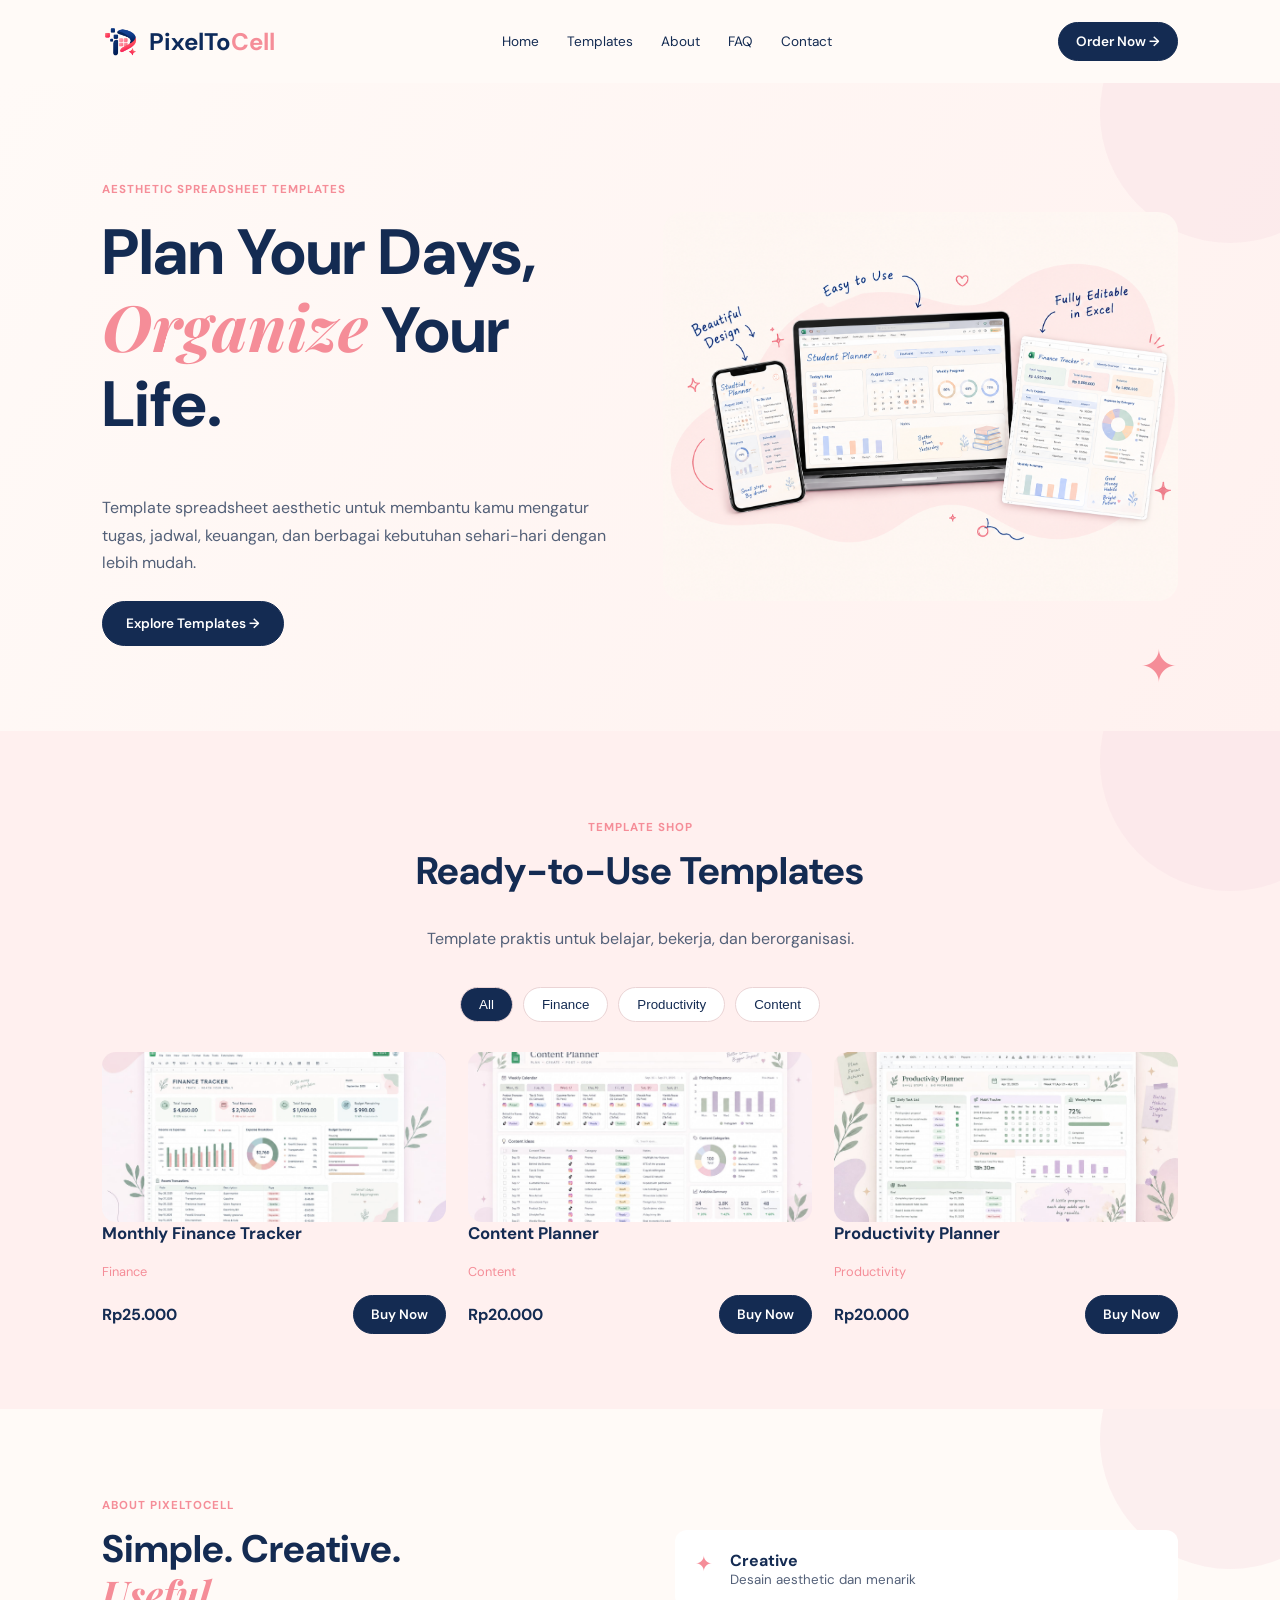
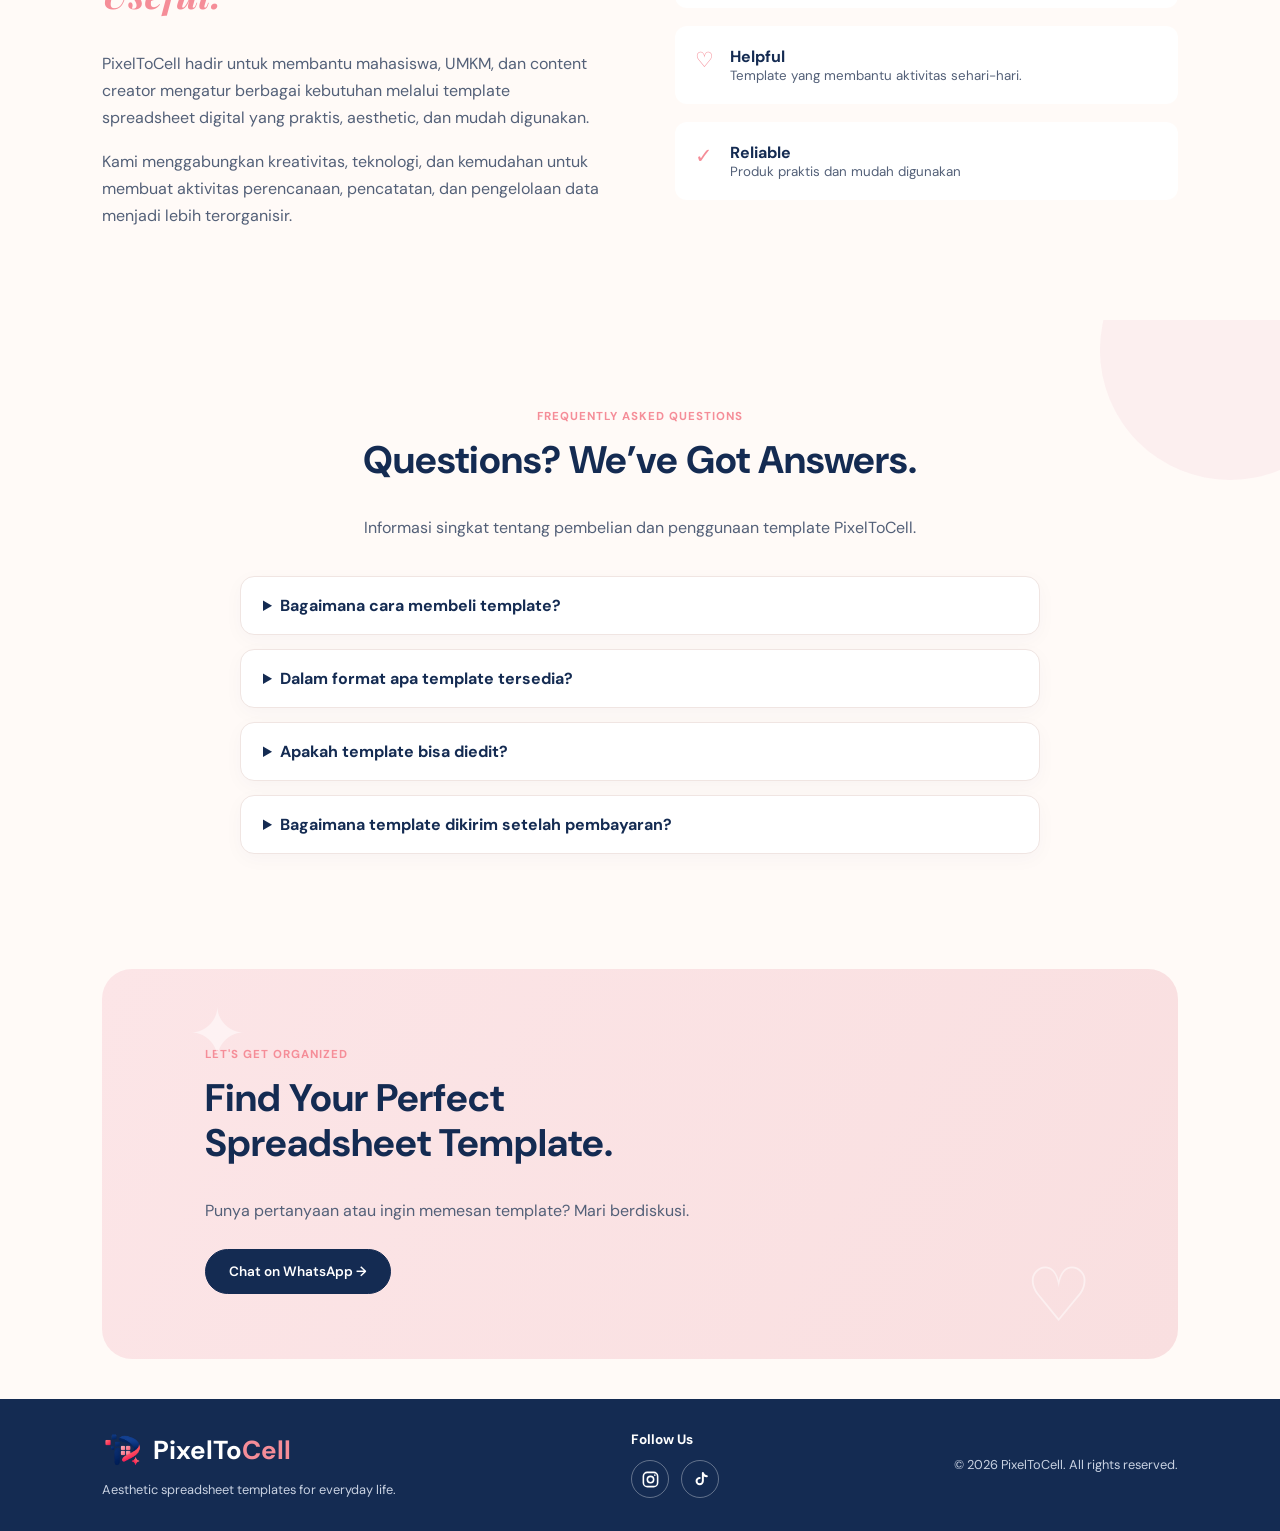
==== index.html @ c2b1f7c8 "Add files via upload" ====
<!DOCTYPE html>
<html lang="id">
<head>
  <meta charset="UTF-8">
  <meta name="viewport" content="width=device-width, initial-scale=1.0">
  <title>PixelToCell | Spreadsheet Templates</title>
  <link rel="stylesheet" href="style.css">
</head>

<body>
  <header class="navbar">
    <a href="#home" class="logo">
      <img src="images/logo.png" alt="PixelToCell Logo">
      <span>PixelTo<span class="pink">Cell</span></span>
    </a>

    <button class="menu-toggle" aria-label="Buka menu">☰</button>

    <nav class="nav-links">
      <a href="#home">Home</a>
      <a href="#templates">Templates</a>
      <a href="#about">About</a>
      <a href="#faq">FAQ</a>
      <a href="#contact">Contact</a>
    </nav>

    <a href="#contact" class="btn btn-small">Order Now →</a>
  </header>

  <main>
    <!-- HERO -->
    <section id="home" class="hero">
      <div class="hero-text">
        <p class="eyebrow">AESTHETIC SPREADSHEET TEMPLATES</p>
        <h1>Plan Your Days,<em> Organize</em> Your Life.</h1>
        <p>Template spreadsheet aesthetic untuk membantu kamu mengatur tugas, jadwal, keuangan, dan berbagai kebutuhan sehari-hari dengan lebih mudah.</p>

        <div class="hero-buttons">
          <a href="#templates" class="btn">Explore Templates →</a>
        </div>
      </div>

      <div class="hero-art">
        <img src="images/hero-pixeltocell.png" alt="PixelToCell Spreadsheet Templates">
      </div>
    </section>

    <!-- TEMPLATES -->
    <section id="templates" class="section templates-section">
      <div class="section-heading">
        <p class="eyebrow">TEMPLATE SHOP</p>
        <h2>Ready-to-Use Templates</h2>
        <p>Template praktis untuk belajar, bekerja, dan berorganisasi.</p>
      </div>

      <div class="template-filter">
        <button class="filter active" data-filter="all">All</button>
        <button class="filter" data-filter="finance">Finance</button>
        <button class="filter" data-filter="productivity">Productivity</button>
        <button class="filter" data-filter="content">Content</button>
      </div>

      <div class="template-grid">
        <article class="template-card" data-category="finance">
          <div class="template-preview">
            <img src="images/finance-tracker.jpg" alt="Monthly Finance Tracker">
          </div>
          <h3>Monthly Finance Tracker</h3>
          <p>Finance</p>
          <div class="template-bottom">
            <b>Rp25.000</b>
            <a href="#contact" class="btn btn-small">Buy Now</a>
          </div>
        </article>

        <article class="template-card" data-category="content">
          <div class="template-preview">
            <img src="images/content-planner.jpg" alt="Content Planner">
          </div>
          <h3>Content Planner</h3>
          <p>Content</p>
          <div class="template-bottom">
            <b>Rp20.000</b>
            <a href="#contact" class="btn btn-small">Buy Now</a>
          </div>
        </article>

        <article class="template-card" data-category="productivity">
          <div class="template-preview">
            <img src="images/productivity-planner.jpg" alt="Productivity Planner">
          </div>
          <h3>Productivity Planner</h3>
          <p>Productivity</p>
          <div class="template-bottom">
            <b>Rp20.000</b>
            <a href="#contact" class="btn btn-small">Buy Now</a>
          </div>
        </article>
      </div>
    </section>

    <!-- ABOUT -->
    <section id="about" class="section about-section">
      <div class="about-text">
        <p class="eyebrow">ABOUT PIXELTOCELL</p>
        <h2>Simple. Creative.<br><em>Useful.</em></h2>
        <p>PixelToCell hadir untuk membantu mahasiswa, UMKM, dan content creator mengatur berbagai kebutuhan melalui template spreadsheet digital yang praktis, aesthetic, dan mudah digunakan.</p>
        <p>Kami menggabungkan kreativitas, teknologi, dan kemudahan untuk membuat aktivitas perencanaan, pencatatan, dan pengelolaan data menjadi lebih terorganisir.</p>
      </div>

      <div class="about-values">
        <div><span>✦</span><b>Creative</b><small>Desain aesthetic dan menarik</small></div>
        <div><span>♡</span><b>Helpful</b><small>Template yang membantu aktivitas sehari-hari.</small></div>
        <div><span>✓</span><b>Reliable</b><small>Produk praktis dan mudah digunakan</small></div>
      </div>
    </section>

    <!-- FAQ -->
    <section id="faq" class="section faq-section">
      <div class="section-heading">
        <p class="eyebrow">FREQUENTLY ASKED QUESTIONS</p>
        <h2>Questions? We’ve Got Answers.</h2>
        <p>Informasi singkat tentang pembelian dan penggunaan template PixelToCell.</p>
      </div>

      <div class="faq-list">
        <details>
          <summary>Bagaimana cara membeli template?</summary>
          <p>Pilih template yang kamu inginkan, klik Buy Now, lalu hubungi kami melalui WhatsApp untuk proses pemesanan.</p>
        </details>

        <details>
          <summary>Dalam format apa template tersedia?</summary>
          <p>Template disediakan dalam format spreadsheet yang dapat digunakan dan disesuaikan melalui Microsoft Excel.</p>
        </details>

        <details>
          <summary>Apakah template bisa diedit?</summary>
          <p>Ya. Kamu dapat mengisi data, mengubah warna atau bagian tertentu, serta menyesuaikannya dengan kebutuhanmu.</p>
        </details>

        <details>
          <summary>Bagaimana template dikirim setelah pembayaran?</summary>
          <p>Setelah pembayaran dikonfirmasi, file template akan dikirimkan melalui kontak yang kamu gunakan saat pemesanan.</p>
        </details>
      </div>
    </section>

    <!-- CONTACT -->
    <section id="contact" class="contact-section">
      <p class="eyebrow">LET'S GET ORGANIZED</p>
      <h2>Find Your Perfect<br>Spreadsheet Template.</h2>
      <p>Punya pertanyaan atau ingin memesan template? Mari berdiskusi.</p>

      <div class="hero-buttons">
        <a href="https://wa.me/6285805029070" class="btn">Chat on WhatsApp →</a>
      </div>
    </section>
  </main>

  <!-- FOOTER -->
  <footer>
    <div class="footer-brand">
      <div class="footer-logo">
        <img src="images/logo.png" alt="PixelToCell Logo">
        <span>PixelTo<span>Cell</span></span>
      </div>
      <p>Aesthetic spreadsheet templates for everyday life.</p>
    </div>

    <div class="social-media">
      <h4>Follow Us</h4>

      <div class="social-links">
        <a href="https://www.instagram.com/p1xel.tocell_id" target="_blank" rel="noopener noreferrer" aria-label="Instagram PixelToCell">
          <svg viewBox="0 0 24 24" aria-hidden="true">
            <rect x="3" y="3" width="18" height="18" rx="5" fill="none" stroke="currentColor" stroke-width="2"/>
            <circle cx="12" cy="12" r="4" fill="none" stroke="currentColor" stroke-width="2"/>
            <circle cx="17.5" cy="6.5" r="1" fill="currentColor"/>
          </svg>
        </a>

        <a href="https://www.tiktok.com/@pixeltocell" target="_blank" rel="noopener noreferrer" aria-label="TikTok PixelToCell">
          <svg viewBox="0 0 24 24" aria-hidden="true">
            <path d="M15 4v10a4 4 0 1 1-4-4" fill="none" stroke="currentColor" stroke-width="2.5" stroke-linecap="round"/>
            <path d="M15 4c1 3 3 4 5 4" fill="none" stroke="currentColor" stroke-width="2.5" stroke-linecap="round"/>
          </svg>
        </a>
      </div>
    </div>

    <p>© 2026 PixelToCell. All rights reserved.</p>
  </footer>

  <script src="script.js"></script>
</body>
</html>
---- style.css ----
@import url('https://fonts.googleapis.com/css2?family=DM+Sans:wght@400;500;600;700&family=Playfair+Display:ital,wght@0,600;1,600&display=swap');

:root {
  --navy: #142b52;
  --pink: #f58d98;
  --cream: #fffaf7;
  --soft: #fff0ef;
  --text: #536078;
  --border: #ead4d5;
}

* { box-sizing: border-box; scroll-behavior: smooth; }

body {
  margin: 0;
  background: var(--cream);
  color: var(--navy);
  font-family: 'DM Sans', sans-serif;
}

a { color: inherit; text-decoration: none; }
p { color: var(--text); line-height: 1.7; }
h1, h2, h3 { margin-top: 0; }
h1, h2 { line-height: 1.15; }
h1 { font-size: clamp(2.5rem, 5vw, 4.2rem); }
h2 { font-size: clamp(1.8rem, 3vw, 2.5rem); }
h3 { font-size: 1.05rem; }
em { color: var(--pink); font-family: 'Playfair Display', serif; }

/* NAVBAR */
.navbar {
  display: flex;
  align-items: center;
  justify-content: space-between;
  gap: 25px;
  padding: 22px 8%;
  background: var(--cream);
  position: sticky;
  top: 0;
  z-index: 10;
}

.logo, .footer-logo {
  display: flex;
  align-items: center;
  gap: 9px;
}

.logo {
  font-size: 24px;
  font-weight: 700;
  color: #0d2a5b;
}

.logo img { width: 38px; height: 38px; object-fit: contain; }
.logo .pink, .footer-logo span span { color: var(--pink); }
.nav-links { display: flex; gap: 28px; font-size: .85rem; }
.nav-links a:hover { color: var(--pink); }

.menu-toggle {
  display: none;
  border: 0;
  background: none;
  font-size: 1.4rem;
}

/* BUTTON */
.btn {
  display: inline-block;
  padding: 13px 23px;
  background: var(--navy);
  color: white;
  border: 1px solid var(--navy);
  border-radius: 25px;
  font-size: .85rem;
  font-weight: 600;
  cursor: pointer;
}

.btn:hover { background: var(--pink); border-color: var(--pink); }
.btn-outline { background: transparent; color: var(--navy); }
.btn-small { padding: 10px 17px; }

/* HERO */
.hero {
  display: grid;
  grid-template-columns: 1fr 1fr;
  align-items: center;
  gap: 45px;
  padding: 85px 8%;
  background: linear-gradient(120deg, #fffaf7, #fff1ef);
}

.hero-text { max-width: 530px; }
.eyebrow { color: var(--pink); font-size: .72rem; font-weight: 700; letter-spacing: 1px; }

.hero-buttons {
  display: flex;
  gap: 12px;
  flex-wrap: wrap;
  margin-top: 25px;
}

.hero-art { padding: 0; background: transparent; }
.hero-art img { width: 100%; display: block; border-radius: 20px; }

.hero, .section, .contact-section {
  position: relative;
  overflow: hidden;
}

.hero::before, .section::before {
  content: "";
  position: absolute;
  width: 260px;
  height: 260px;
  top: -100px;
  right: -80px;
  background: #f9dfe5;
  border-radius: 50%;
  opacity: .45;
  z-index: 0;
}

.hero::after {
  content: "✦";
  position: absolute;
  right: 8%;
  bottom: 35px;
  color: var(--pink);
  font-size: 45px;
}

.hero-text, .hero-art, .section-heading, .service-grid,
.template-grid, .about-text, .about-values {
  position: relative;
  z-index: 1;
}

/* SECTION */
.section { padding: 75px 8%; }
.section-heading { max-width: 600px; margin: 0 auto 35px; text-align: center; }

.template-grid {
  display: grid;
  grid-template-columns: repeat(3, 1fr);
  gap: 22px;
}

.card-link {
  display: inline-block;
  margin-top: 12px;
  color: var(--pink);
  font-size: .85rem;
  font-weight: 700;
}

.templates-section { background: var(--soft); }

.template-filter {
  display: flex;
  justify-content: center;
  gap: 10px;
  flex-wrap: wrap;
  margin-bottom: 30px;
}

.filter {
  padding: 9px 18px;
  background: white;
  color: var(--navy);
  border: 1px solid var(--border);
  border-radius: 20px;
  cursor: pointer;
}

.filter.active, .filter:hover { background: var(--navy); color: white; }

.template-preview {
  height: 170px;
  overflow: hidden;
  background: #e5efe8;
  border-radius: 14px;
}

.template-preview img {
  width: 100%;
  height: 100%;
  display: block;
  object-fit: cover;
  transition: .3s;
}

.template-card:hover .template-preview img { transform: scale(1.04); }
.template-card p { color: var(--pink); font-size: .8rem; }

.template-bottom {
  display: flex;
  align-items: center;
  justify-content: space-between;
  gap: 10px;
}

/* ABOUT */
.about-section {
  display: grid;
  grid-template-columns: 1fr 1fr;
  align-items: center;
  gap: 70px;
}

.about-text { max-width: 500px; }
.about-values { display: grid; gap: 18px; }

.about-values div {
  display: grid;
  grid-template-columns: 35px 1fr;
  padding: 20px;
  background: white;
  border-radius: 12px;
}

.about-values span { grid-row: span 2; color: var(--pink); font-size: 1.3rem; }
.about-values small { color: var(--text); }

/* FAQ */
.faq-section { background: var(--cream); }
.faq-list { max-width: 800px; margin: auto; display: grid; gap: 14px; }

.faq-list details {
  background: white;
  border: 1px solid #f0e5e2;
  border-radius: 14px;
  padding: 18px 22px;
  box-shadow: 0 5px 20px #142b5208;
}

.faq-list summary { cursor: pointer; font-weight: 700; color: var(--navy); }
.faq-list details p { margin: 12px 0 0; font-size: .9rem; }

/* CONTACT */
.contact-section {
  margin: 40px 8%;
  padding: 65px 8%;
  background: linear-gradient(120deg, #fce5e7, #f9dfe0);
  border-radius: 30px;
}

.contact-section::before, .contact-section::after {
  content: "✦";
  position: absolute;
  color: #ffffff80;
}

.contact-section::before { top: 20px; left: 8%; font-size: 70px; }
.contact-section::after { content: "♡"; right: 8%; bottom: 15px; font-size: 75px; }

/* FOOTER */
footer {
  display: flex;
  align-items: center;
  justify-content: space-between;
  gap: 20px;
  flex-wrap: wrap;
  padding: 30px 8%;
  background: var(--navy);
  color: white;
}

footer p { color: #c9d2e2; font-size: .8rem; }
.footer-logo { margin-bottom: 8px; }
.footer-logo img { width: 42px; height: 42px; object-fit: contain; }
.footer-logo span { font-size: 26px; font-weight: 700; color: white; }
.footer-brand p { margin: 8px 0 0; }
.social-media h4 { margin: 0 0 12px; font-size: .85rem; }
.social-links { display: flex; gap: 12px; }

.social-links a {
  display: grid;
  place-items: center;
  width: 38px;
  height: 38px;
  color: white;
  border: 1px solid #ffffff55;
  border-radius: 50%;
  transition: .3s;
}

.social-links svg { width: 19px; height: 19px; }

.social-links a:hover {
  background: var(--pink);
  border-color: var(--pink);
  transform: translateY(-3px);
}

/* ANIMASI */
.hero-text { animation: fadeUp 1s ease-out both; }

.hero-art {
  animation: fadeUp 1s .2s ease-out both,
             float 5s 1.2s ease-in-out infinite;
}

.reveal {
  opacity: 0;
  transform: translateY(60px) scale(.94);
  transition: opacity .9s ease, transform .9s cubic-bezier(.2, .8, .2, 1);
}

.reveal-show { opacity: 1; transform: translateY(0) scale(1); }

.template-card, .service-card, .value-card {
  transition: transform .35s ease, box-shadow .35s ease, border-color .35s ease;
}

.template-card:hover, .service-card:hover, .value-card:hover {
  transform: translateY(-10px) scale(1.02);
  box-shadow: 0 18px 35px rgba(20, 43, 82, .14);
}

.template-card img, .service-card img { transition: transform .5s ease; }
.template-card:hover img, .service-card:hover img { transform: scale(1.08); }

button, .btn, .order-btn {
  transition: transform .25s ease, box-shadow .25s ease, background-color .25s ease;
}

button:hover, .btn:hover, .order-btn:hover {
  transform: translateY(-3px);
  box-shadow: 0 8px 18px rgba(20, 43, 82, .18);
}

button:active, .btn:active, .order-btn:active { transform: scale(.96); }

@keyframes fadeUp {
  from { opacity: 0; transform: translateY(45px) scale(.96); }
  to { opacity: 1; transform: translateY(0) scale(1); }
}

@keyframes float {
  0%, 100% { transform: translateY(0); }
  50% { transform: translateY(-12px); }
}

/* RESPONSIVE */
@media (max-width: 768px) {
  .navbar { padding: 18px 6%; }

  .nav-links {
    display: none;
    position: absolute;
    top: 70px;
    left: 0;
    right: 0;
    flex-direction: column;
    padding: 25px;
    background: white;
    text-align: center;
  }

  .nav-links.show { display: flex; }
  .menu-toggle { display: block; }
  .navbar > .btn { display: none; }

  .hero { grid-template-columns: 1fr; padding: 55px 6%; }
  .hero-art { min-height: 290px; }
  .section { padding: 55px 6%; }

  .service-grid, .template-grid, .about-section {
    grid-template-columns: 1fr;
  }

  .about-section { gap: 30px; }
  footer { justify-content: center; text-align: center; }
}

@media (prefers-reduced-motion: reduce) {
  *, *::before, *::after {
    animation: none !important;
    transition: none !important;
    scroll-behavior: auto !important;
  }

  .reveal { opacity: 1; transform: none; }
}
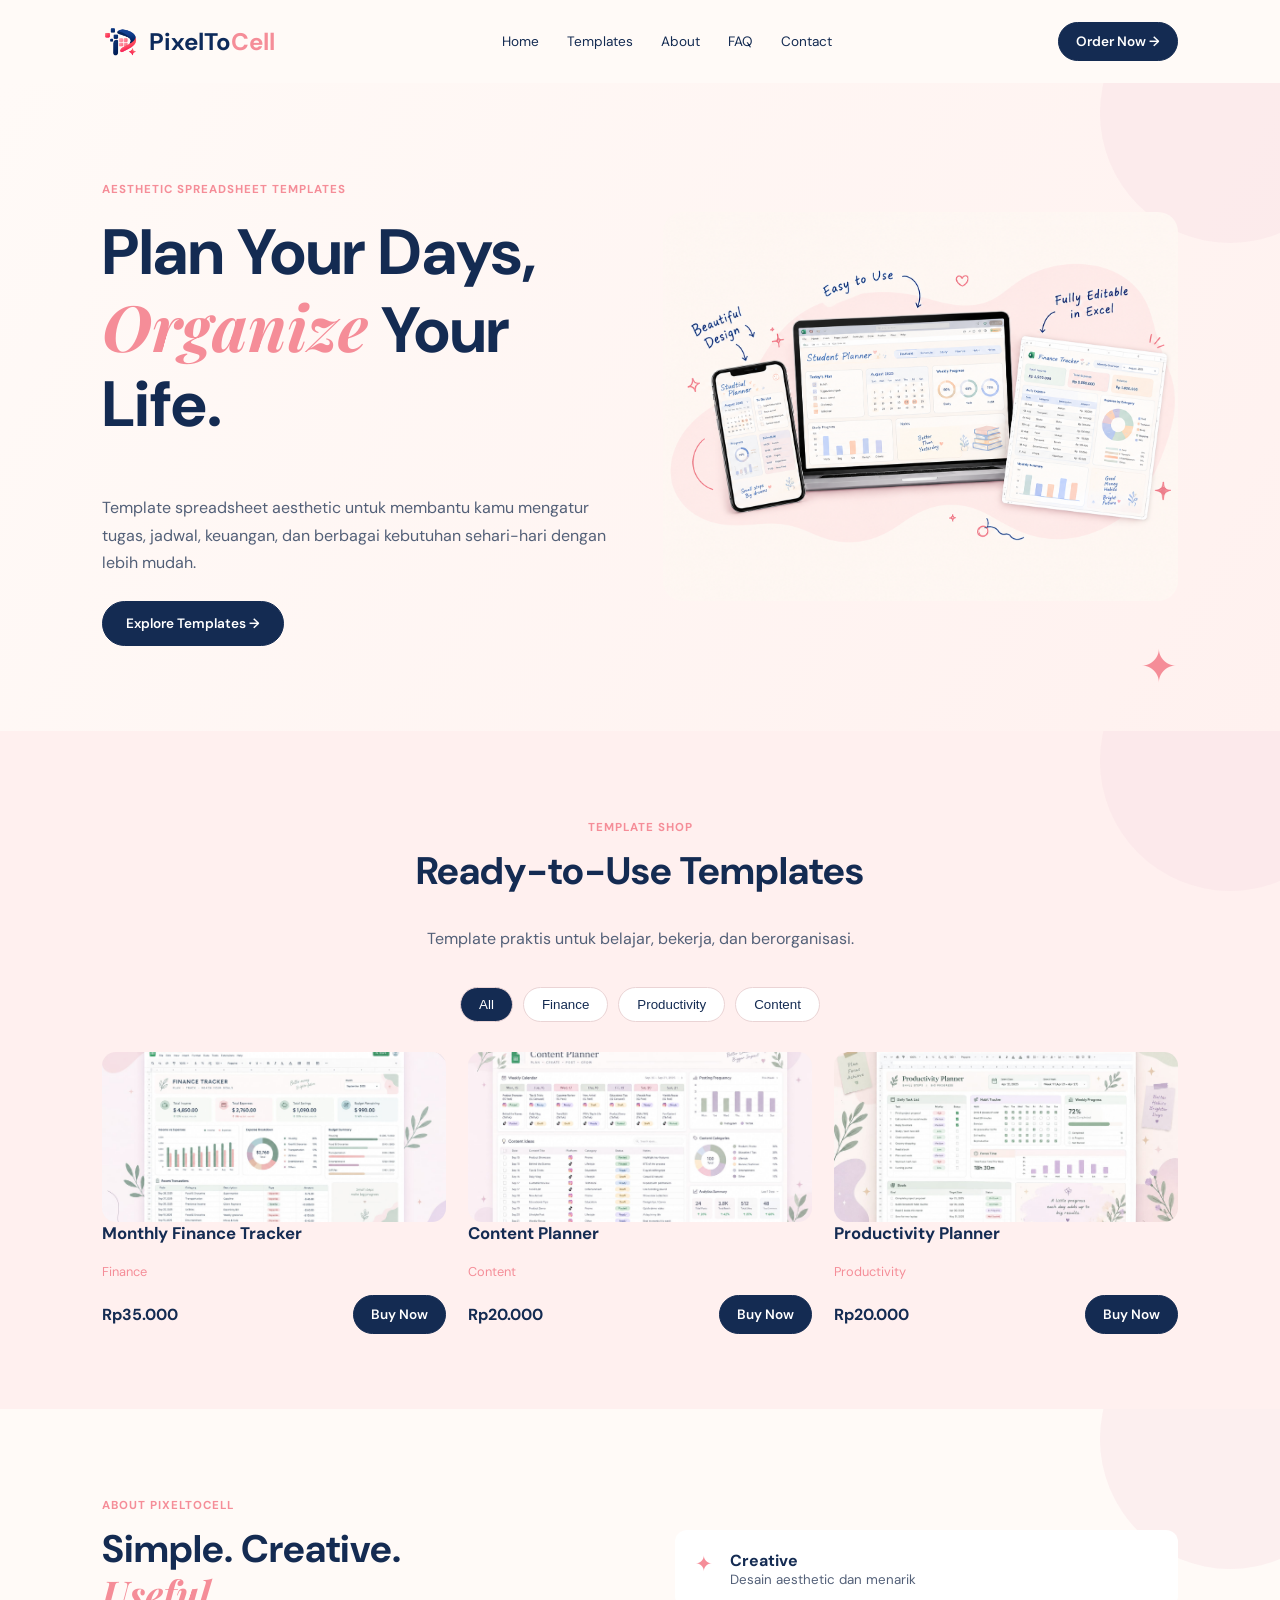
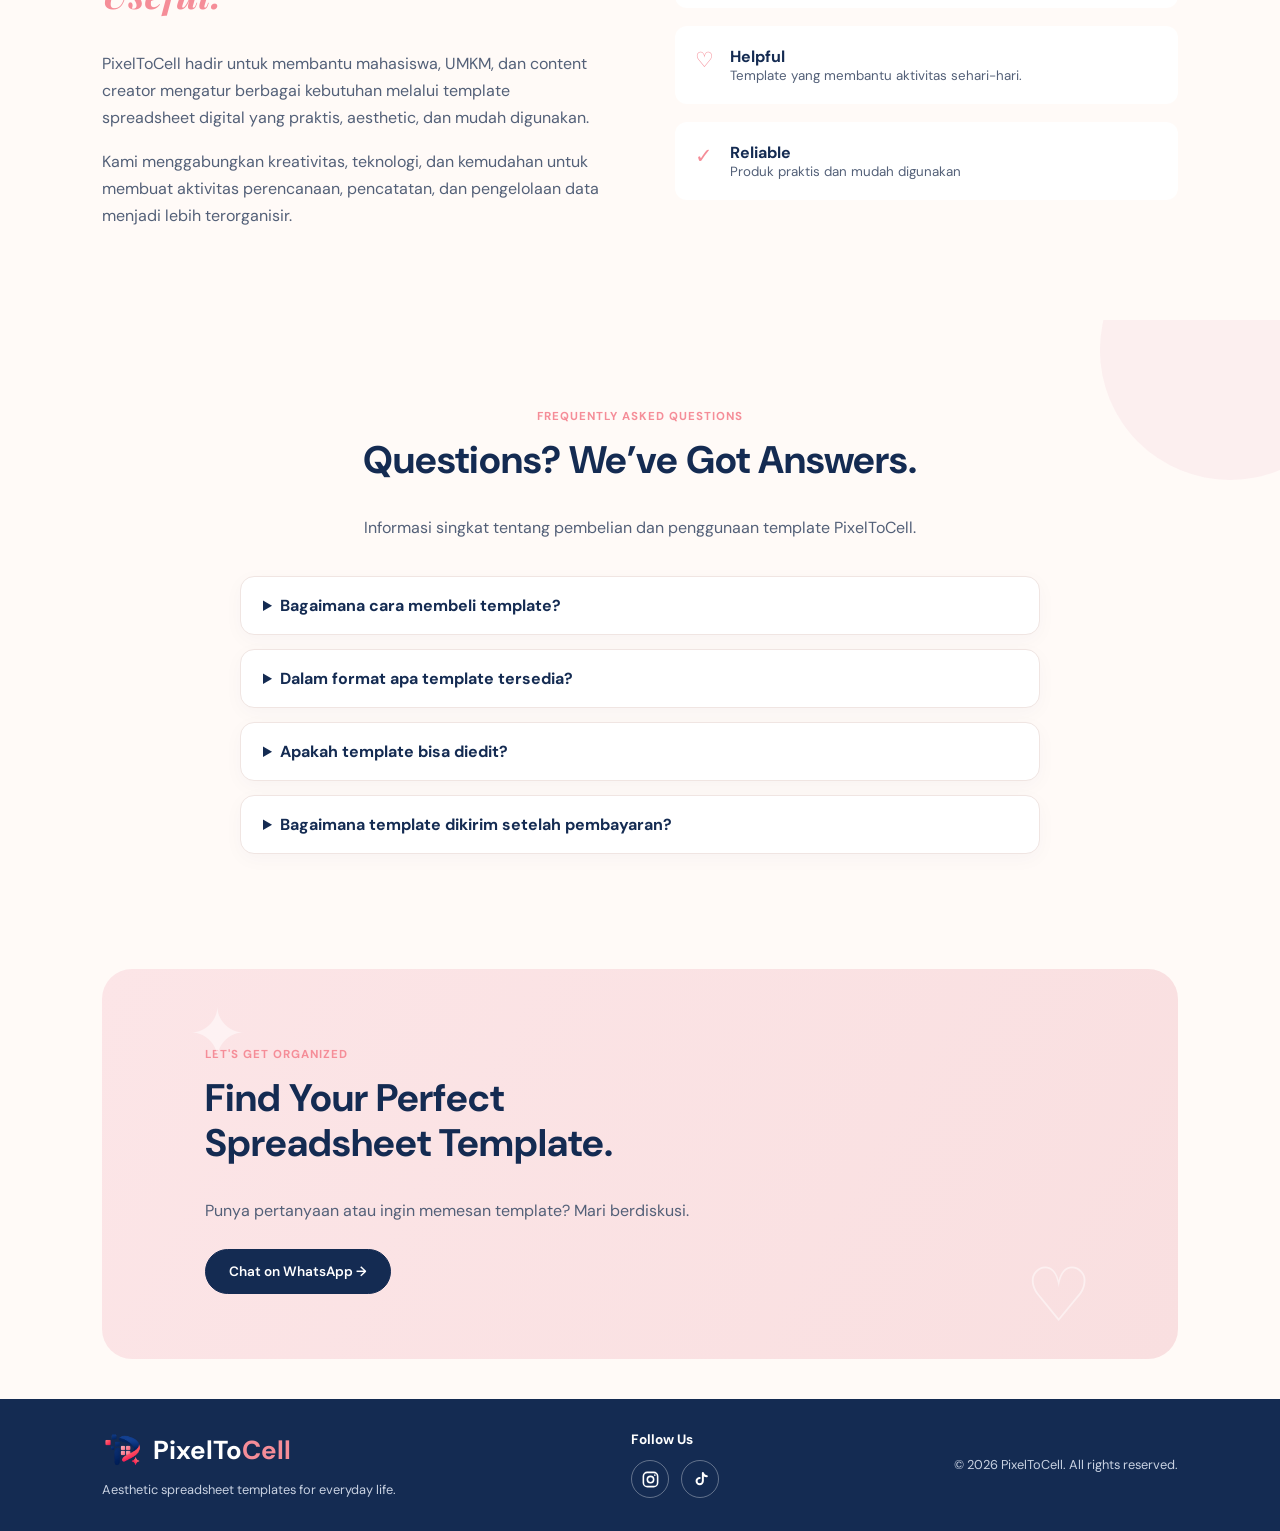
==== commit ea17aa41: "Update index.html" ====
--- a/index.html
+++ b/index.html
@@ -69,7 +69,7 @@
           <h3>Monthly Finance Tracker</h3>
           <p>Finance</p>
           <div class="template-bottom">
-            <b>Rp25.000</b>
+            <b>Rp35.000</b>
             <a href="#contact" class="btn btn-small">Buy Now</a>
           </div>
         </article>
@@ -195,4 +195,4 @@
 
   <script src="script.js"></script>
 </body>
-</html>+</html>
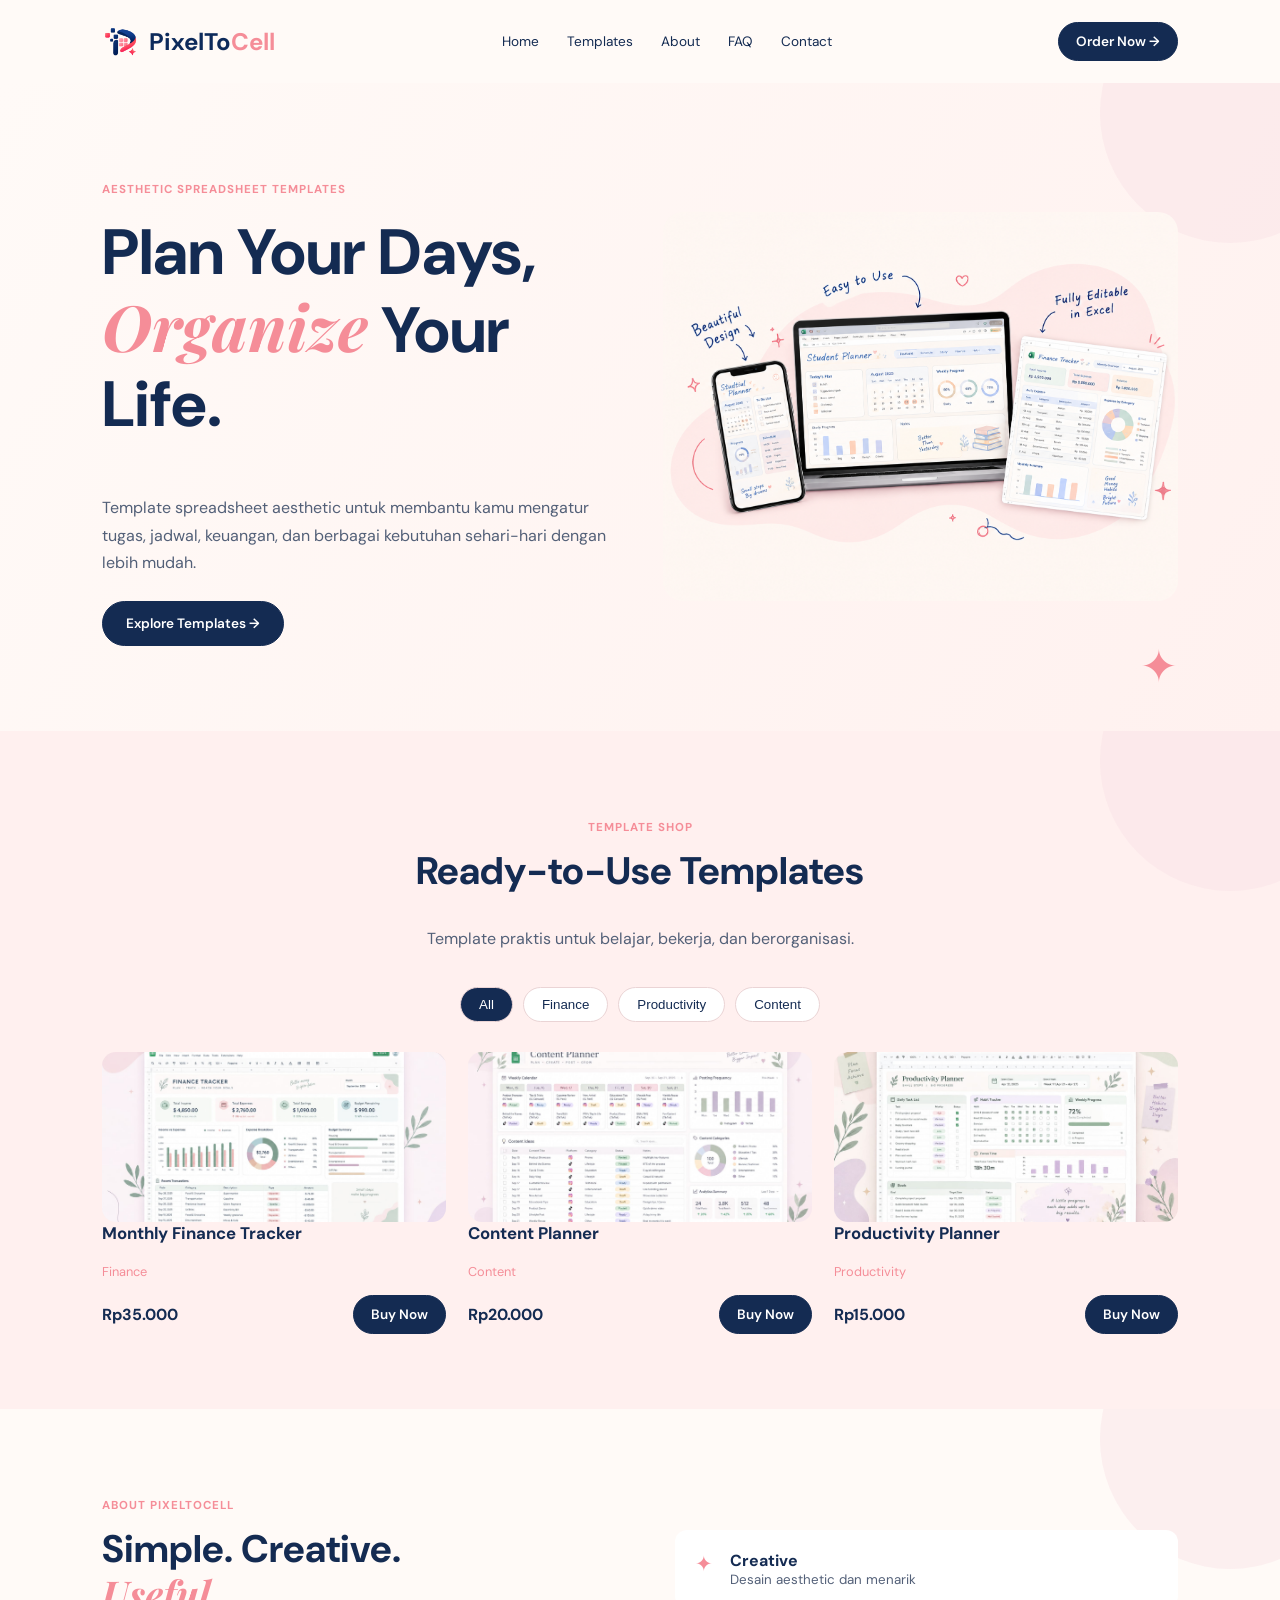
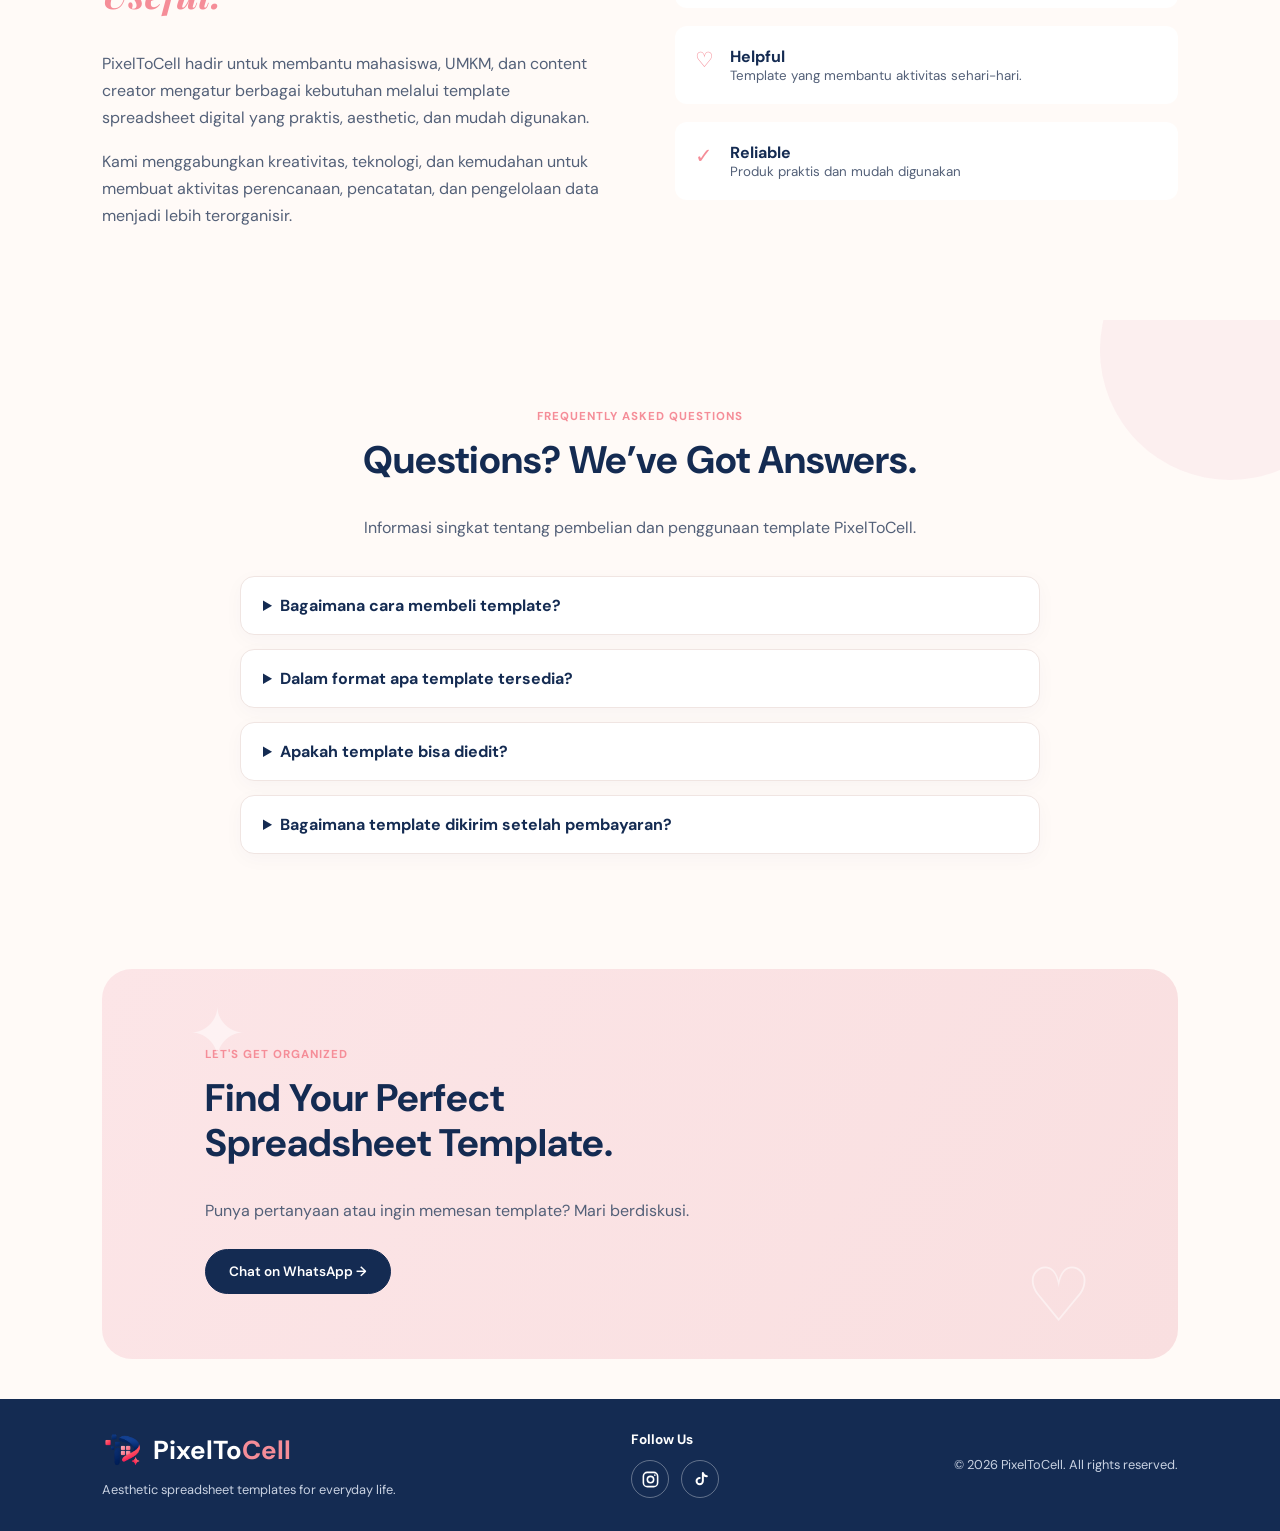
==== commit 836e39e6: "update harga" ====
--- a/index.html
+++ b/index.html
@@ -93,7 +93,7 @@
           <h3>Productivity Planner</h3>
           <p>Productivity</p>
           <div class="template-bottom">
-            <b>Rp20.000</b>
+            <b>Rp15.000</b>
             <a href="#contact" class="btn btn-small">Buy Now</a>
           </div>
         </article>
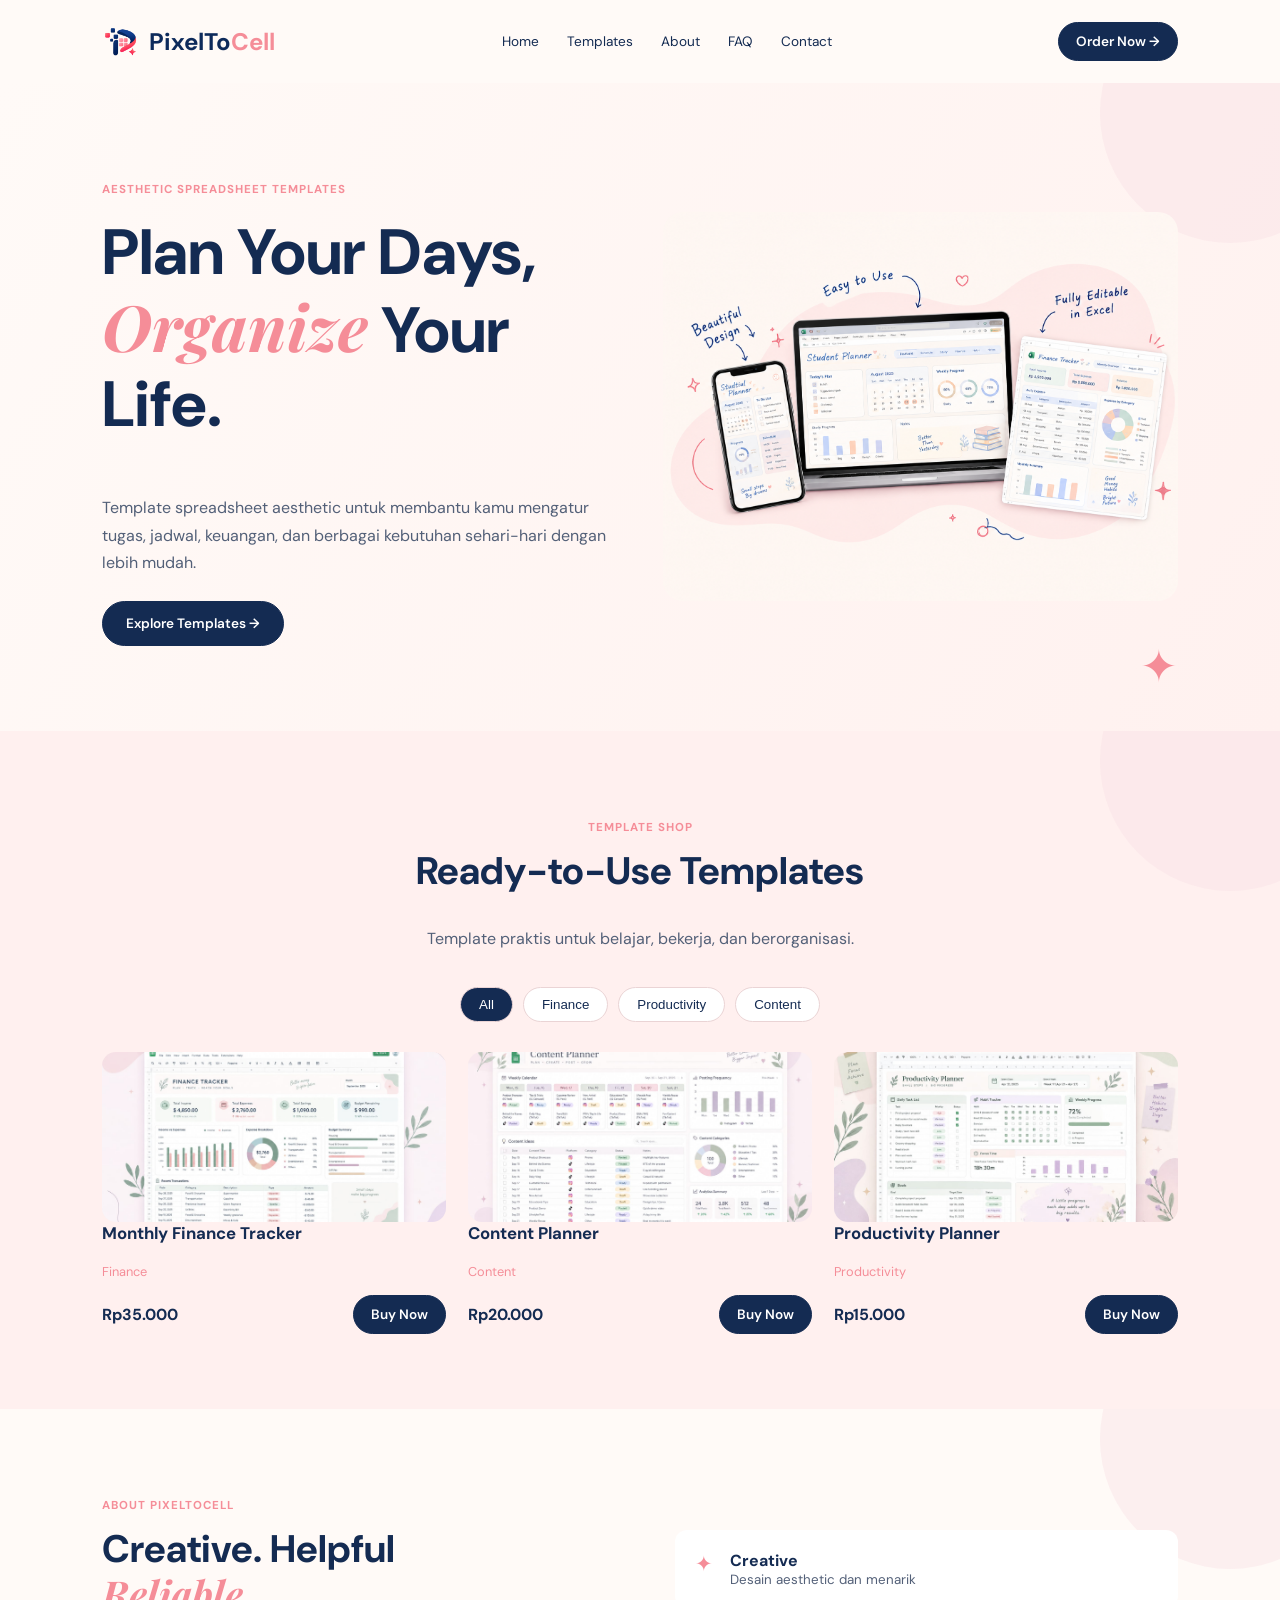
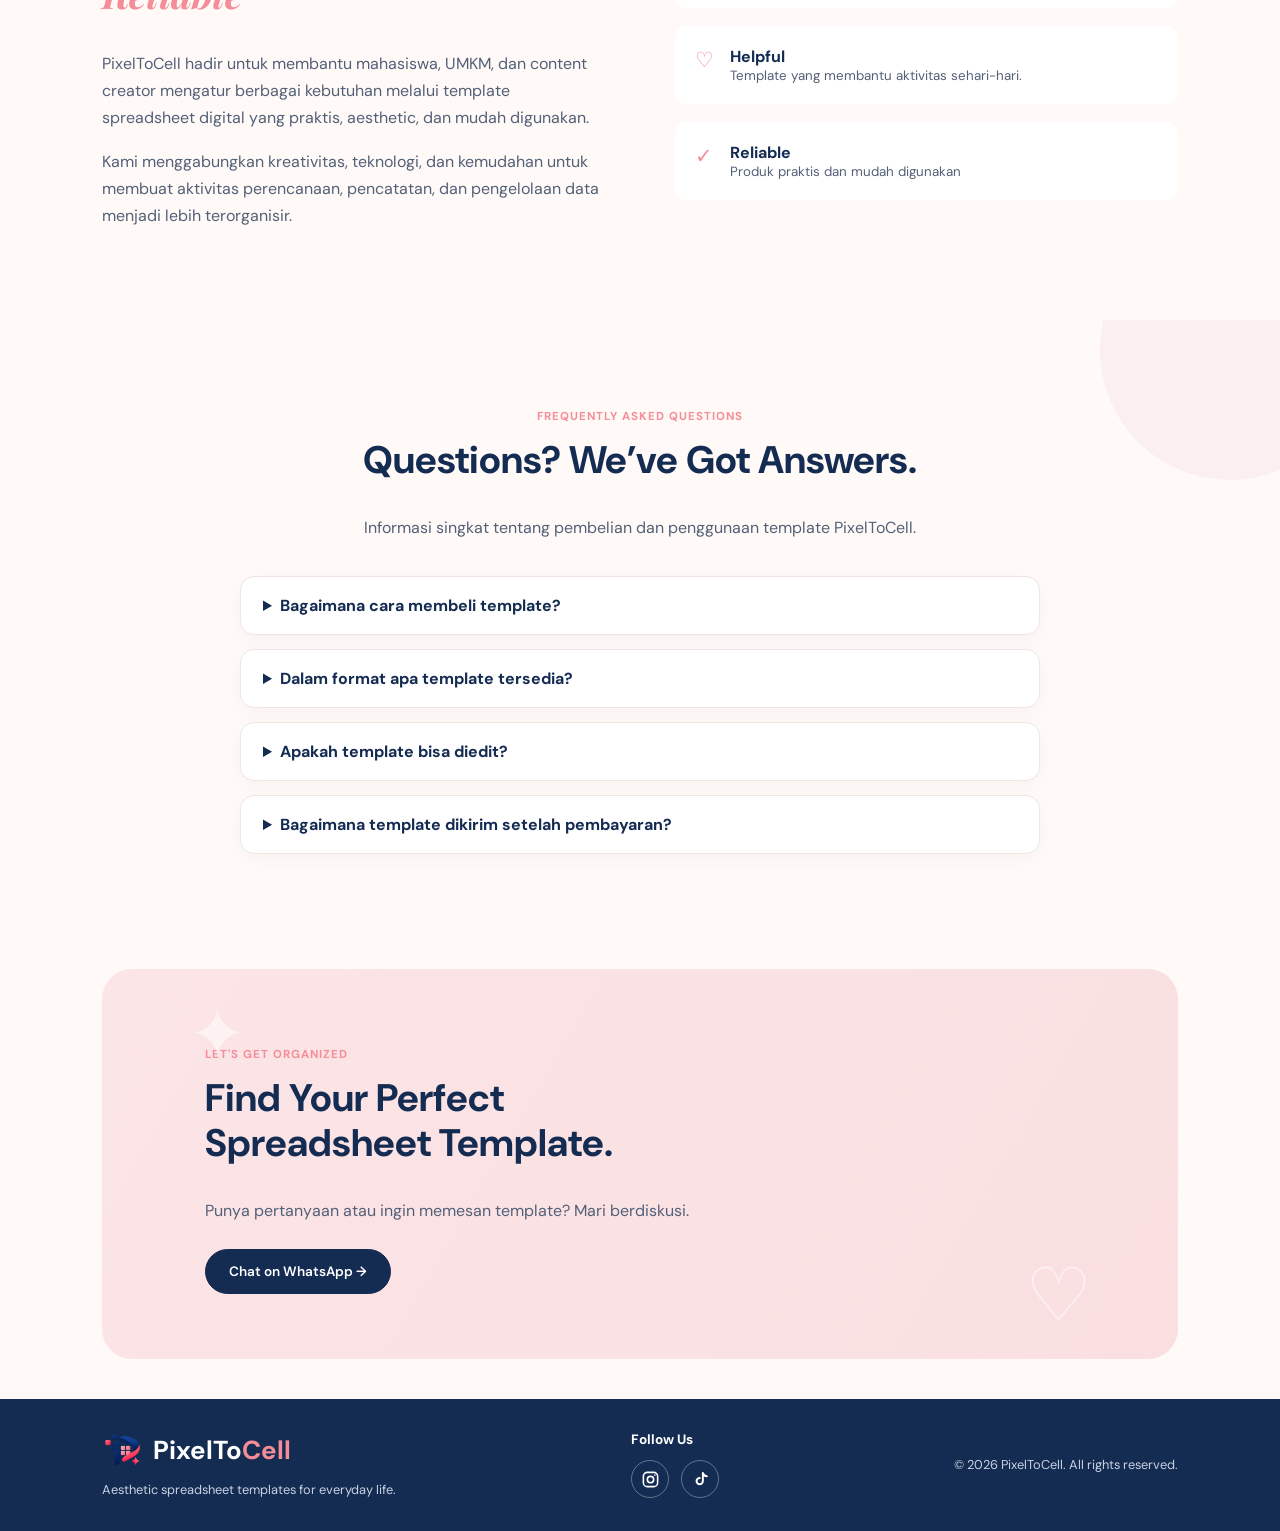
==== commit cff852ba: "Update about section heading for clarity" ====
--- a/index.html
+++ b/index.html
@@ -1,4 +1,3 @@
-
 <!DOCTYPE html>
 <html lang="id">
 <head>
@@ -104,7 +103,7 @@
     <section id="about" class="section about-section">
       <div class="about-text">
         <p class="eyebrow">ABOUT PIXELTOCELL</p>
-        <h2>Simple. Creative.<br><em>Useful.</em></h2>
+        <h2>Creative. Helpful<br><em>Reliable</em></h2>
         <p>PixelToCell hadir untuk membantu mahasiswa, UMKM, dan content creator mengatur berbagai kebutuhan melalui template spreadsheet digital yang praktis, aesthetic, dan mudah digunakan.</p>
         <p>Kami menggabungkan kreativitas, teknologi, dan kemudahan untuk membuat aktivitas perencanaan, pencatatan, dan pengelolaan data menjadi lebih terorganisir.</p>
       </div>
